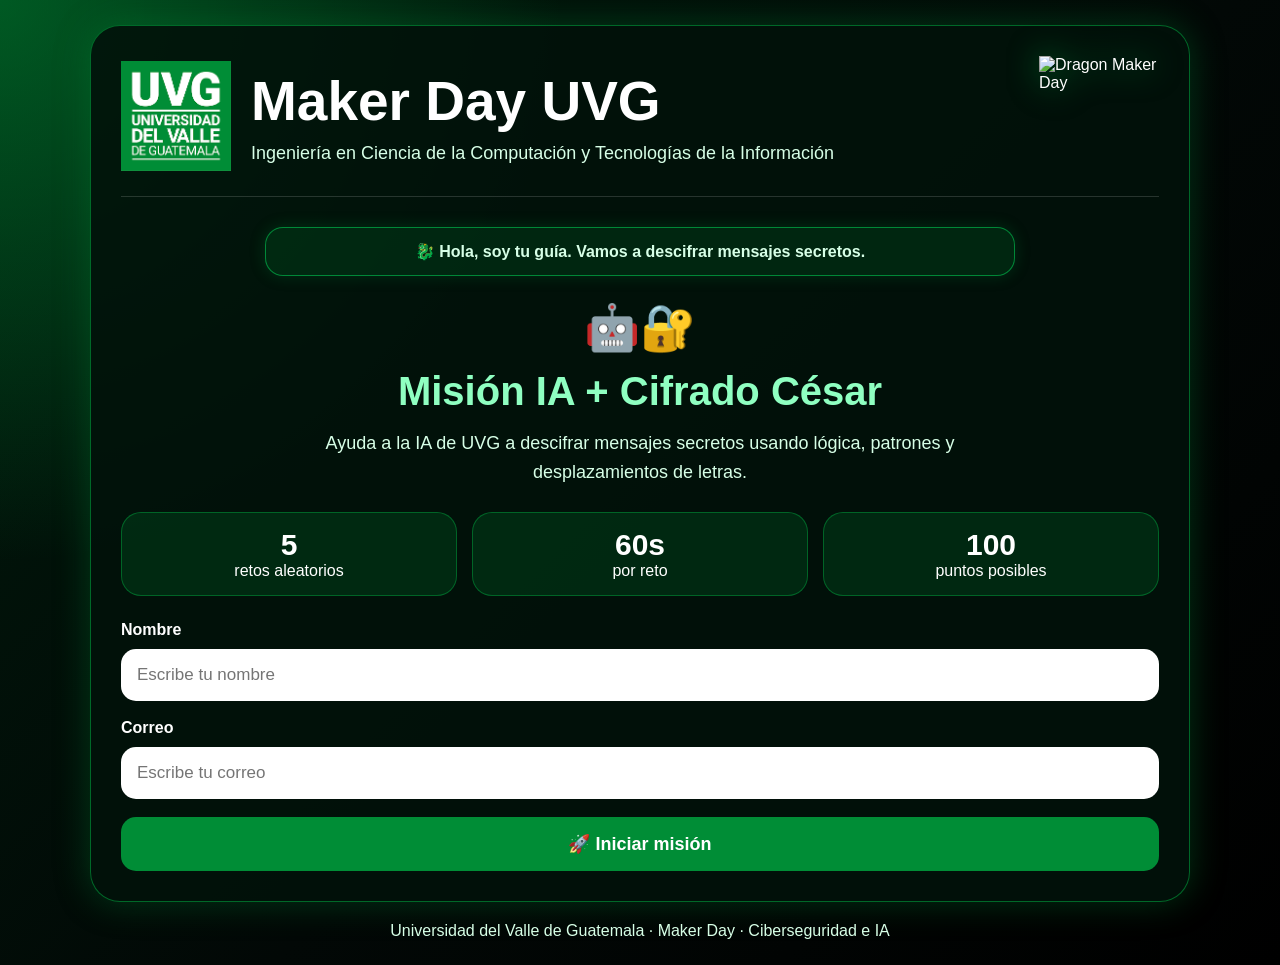
==== index.html @ 4cf96b8f "Primera version Maker Day UVG" ====
<!DOCTYPE html>
<html lang="es">

<head>

    <meta charset="UTF-8">

    <meta
        name="viewport"
        content="width=device-width, initial-scale=1.0">

    <title>
        Maker Day UVG | Misión IA + Cifrado César
    </title>

    <link
        rel="stylesheet"
        href="style.css">

</head>

<body>

    <main class="app">

        <section class="game-card">

            <!-- ENCABEZADO -->

            <header class="app-header">

                <img
                    src="logo-uvg.png"
                    alt="Logo UVG"
                    class="logo-uvg">

                <div class="header-text">

                    <h1>
                        Maker Day UVG
                    </h1>

                    <p>
                        Ingeniería en Ciencia de la Computación y Tecnologías de la Información
                    </p>

                </div>

                <img
                    src="maker-day-dragon.png"
                    alt="Dragon Maker Day"
                    class="dragon-header">

            </header>

            <div id="dragon-message" class="dragon-message">
            🐉 Hola, soy tu guía. Vamos a descifrar mensajes secretos.
            </div>


            <!-- REGISTRO -->

            <div
                id="registro"
                class="screen">

                <div class="hero-icon">

                    🤖🔐

                </div>

                <h2>

                    Misión IA + Cifrado César

                </h2>

                <p class="intro">

                    Ayuda a la IA de UVG a descifrar mensajes secretos usando lógica,
                    patrones y desplazamientos de letras.

                </p>


                <div class="mission-info">

                    <div>

                        <strong>5</strong>

                        <span>
                            retos aleatorios
                        </span>

                    </div>

                    <div>

                        <strong>60s</strong>

                        <span>
                            por reto
                        </span>

                    </div>

                    <div>

                        <strong>100</strong>

                        <span>
                            puntos posibles
                        </span>

                    </div>

                </div>


                <div class="form-group">

                    <label>

                        Nombre

                    </label>

                    <input
                        type="text"
                        id="nombre"
                        placeholder="Escribe tu nombre">

                </div>


                <div class="form-group">

                    <label>

                        Correo

                    </label>

                    <input
                        type="email"
                        id="correo"
                        placeholder="Escribe tu correo">

                </div>


                <button
                    class="btn-primary"
                    onclick="iniciarJuego()">

                    🚀 Iniciar misión

                </button>

            </div>


            <!-- JUEGO -->

            <div
                id="juego"
                class="screen hidden">

                <div class="game-top">

                    <div
                        class="level-pill"
                        id="nivel">

                    </div>

                    <div
                        class="timer-pill"
                        id="tiempo">

                    </div>

                </div>


                <div class="guide-box">

                    <div class="mini-steps">

                        <span>
                            Recibe mensaje
                        </span>

                        <span>
                            Usa desplazamiento
                        </span>

                        <span>
                            Descifra
                        </span>

                    </div>


                    <div class="alphabet-box">

                        <span>A</span>
                        <span>B</span>
                        <span>C</span>
                        <span>D</span>
                        <span>E</span>
                        <span>F</span>
                        <span>G</span>
                        <span>H</span>
                        <span>I</span>
                        <span>J</span>
                        <span>K</span>
                        <span>L</span>
                        <span>M</span>
                        <span>N</span>
                        <span>Ñ</span>
                        <span>O</span>
                        <span>P</span>
                        <span>Q</span>
                        <span>R</span>
                        <span>S</span>
                        <span>T</span>
                        <span>U</span>
                        <span>V</span>
                        <span>W</span>
                        <span>X</span>
                        <span>Y</span>
                        <span>Z</span>

                    </div>

                    <div id="shift-visual" class="shift-visual"></div>

                </div>


                <div class="cipher-section">

                    <p class="section-label">

                        Mensaje cifrado

                    </p>

                    <div
                        id="mensaje"
                        class="mensaje">

                    </div>

                </div>


                <div class="hint-box">

                    <span>

                        💡 Pista

                    </span>

                    <p
                        id="pista">

                    </p>

                </div>


                <div class="answer-box">

                    <label>

                        Tu respuesta

                    </label>

                    <input
                        type="text"
                        id="respuesta"
                        placeholder="Escribe la palabra descifrada">

                    <button
                        class="btn-primary"
                        onclick="validarRespuesta()">

                        Enviar respuesta

                    </button>

                </div>


                <p
                    id="resultado"
                    class="resultado">

                </p>


                <div
                    id="puntaje"
                    class="score-box">

                    Puntaje:0

                </div>

            </div>



            <!-- FINAL -->

            <div
                id="final"
                class="screen hidden">

                <div class="hero-icon">

                    🎉

                </div>

                <h2>

                    ¡Misión completada!

                </h2>

                <p
                    id="resumen"
                    class="final-score">

                </p>

                <p class="intro">

                    Tus resultados fueron enviados correctamente.

                </p>

                <div id="ranking-box" class="ranking-box">
                    <h3>🏆 Top 5 Maker Day UVG</h3>
                    <ol id="ranking-list"></ol>
                </div>

                <button
                    class="btn-primary"
                    onclick="volverAIntentar()">

                    🔁 Volver a intentarlo

                </button>

            </div>

        </section>


        <footer class="app-footer">

            Universidad del Valle de Guatemala · Maker Day · Ciberseguridad e IA

        </footer>

    </main>

    <script src="script.js"></script>

</body>

</html>
---- style.css ----
/* ========================= */
/* CONFIGURACIÓN GENERAL */
/* ========================= */

*{
    box-sizing:border-box;
    margin:0;
    padding:0;
}

body{

    font-family:Arial, Helvetica, sans-serif;

    color:white;

    background:
    radial-gradient(
        circle at top left,
        rgba(0,141,54,.55),
        transparent 35%
    ),

    linear-gradient(
        135deg,
        #001b0c 0%,
        #020806 55%,
        #000000 100%
    );

}


/* ========================= */
/* CONTENEDOR PRINCIPAL */
/* ========================= */

.app{

    min-height:100vh;

    display:flex;

    flex-direction:column;

    justify-content:center;

    padding:25px;

}

.game-card{

    width:100%;

    max-width:1100px;

    margin:auto;

    padding:30px;

    border-radius:30px;

    background:

    rgba(
        2,
        18,
        10,
        .90
    );

    border:

    1px solid rgba(
        0,
        141,
        54,
        .7
    );

    box-shadow:

    0 0 35px rgba(
        0,
        141,
        54,
        .35
    );

}


/* ========================= */
/* ENCABEZADO */
/* ========================= */

.app-header{

    display:grid;

    grid-template-columns:

    auto
    1fr
    auto;

    align-items:center;

    gap:20px;

    margin-bottom:30px;

    padding-bottom:20px;

    border-bottom:

    1px solid
    rgba(
        255,
        255,
        255,
        .15
    );

}


/* ========================= */
/* LOGO UVG */
/* ========================= */

.logo-uvg{

    width:110px;

    height:110px;

    object-fit:contain;

}


/* ========================= */
/* TEXTO */
/* ========================= */

.header-text h1{

    margin:0;

    font-size:55px;

    color:white;

}

.header-text p{

    margin-top:10px;

    color:#d7ffe7;

    font-size:18px;

}


/* ========================= */
/* DRAGON */
/* ========================= */

.dragon-header{

    width:120px;

    height:120px;

    object-fit:contain;

    animation:

    flotar
    3s
    infinite
    ease-in-out;

    filter:

    drop-shadow(
        0 0 15px
        rgba(
            0,
            141,
            54,
            .8
        )
    );

}


/* ========================= */
/* ANIMACIÓN */
/* ========================= */

@keyframes flotar{

0%{

transform:
translateY(0px);

}

50%{

transform:
translateY(-10px);

}

100%{

transform:
translateY(0px);

}

}


/* ========================= */
/* PANTALLAS */
/* ========================= */

.screen{

text-align:center;

}

.hidden{

display:none;

}

.hero-icon{

font-size:45px;

margin-bottom:15px;

}

h2{

font-size:40px;

margin-bottom:15px;

color:#8fffc1;

}

.intro{

max-width:700px;

margin:auto;

margin-bottom:25px;

line-height:1.6;

font-size:18px;

color:#d7ffe7;

}


/* ========================= */
/* TARJETAS INFORMATIVAS */
/* ========================= */

.mission-info{

display:grid;

grid-template-columns:

repeat(
3,
1fr
);

gap:15px;

margin:25px 0;

}

.mission-info div{

padding:15px;

border-radius:20px;

background:

rgba(
0,
141,
54,
.2
);

border:

1px solid rgba(
0,
141,
54,
.6
);

}

.mission-info strong{

display:block;

font-size:30px;

}


/* ========================= */
/* INPUTS */
/* ========================= */

.form-group{

margin-bottom:18px;

text-align:left;

}

label{

display:block;

margin-bottom:10px;

font-weight:bold;

}

input{

width:100%;

padding:16px;

font-size:17px;

border:none;

outline:none;

border-radius:15px;

}


/* ========================= */
/* BOTONES */
/* ========================= */

.btn-primary{

width:100%;

padding:16px;

font-size:18px;

font-weight:bold;

cursor:pointer;

border:none;

border-radius:15px;

color:white;

background:#008D36;

transition:.3s;

}

.btn-primary:hover{

background:#00b84d;

}


/* ========================= */
/* JUEGO */
/* ========================= */

.game-top{

display:flex;

gap:15px;

margin-bottom:25px;

}

.level-pill,
.timer-pill{

flex:1;

padding:15px;

font-weight:bold;

border-radius:50px;

background:

rgba(
0,
141,
54,
.2
);

border:

1px solid rgba(
0,
141,
54,
.7
);

}


/* ========================= */
/* GUÍA */
/* ========================= */

.guide-box{

padding:20px;

margin-bottom:25px;

border-radius:20px;

background:

rgba(
0,
141,
54,
.1
);

}

.mini-steps{

display:grid;

grid-template-columns:

repeat(
3,
1fr
);

gap:10px;

margin-bottom:15px;

}

.mini-steps span{

padding:10px;

font-size:14px;

font-weight:bold;

border-radius:50px;

background:

rgba(
0,
141,
54,
.3
);

}


/* ========================= */
/* ALFABETO */
/* ========================= */

.alphabet-box{

display:grid;

grid-template-columns:

repeat(
9,
1fr
);

gap:7px;

}

.alphabet-box span{

padding:10px;

font-size:14px;

font-weight:bold;

border-radius:10px;

background:#07111d;

border:

1px solid #00c853;

}


/* ========================= */
/* MENSAJE */
/* ========================= */

.mensaje{

margin-top:15px;

padding:25px;

font-size:55px;

letter-spacing:7px;

border-radius:20px;

background:#07111d;

border:

2px solid
#00c853;

}


/* ========================= */
/* PISTA */
/* ========================= */

.hint-box{

margin-top:25px;

padding:20px;

text-align:left;

border-radius:15px;

background:

rgba(
255,
255,
255,
.05
);

border-left:

5px solid
#00c853;

}


/* ========================= */
/* RESULTADOS */
/* ========================= */

.resultado{

margin-top:20px;

font-size:20px;

font-weight:bold;

}

.score-box{

margin-top:20px;

padding:15px;

border-radius:15px;

font-weight:bold;

background:

rgba(
0,
141,
54,
.2
);

}


/* ========================= */
/* FOOTER */
/* ========================= */

.app-footer{

margin-top:20px;

text-align:center;

color:#d7ffe7;

}


/* ========================= */
/* RESPONSIVE */
/* ========================= */

@media(max-width:700px){

.app-header{

grid-template-columns:1fr;

text-align:center;

}

.logo-uvg,
.dragon-header{

margin:auto;

width:90px;
height:90px;

}

.header-text h1{

font-size:35px;

}

.header-text p{

font-size:14px;

}

.game-top{

flex-direction:column;

}

.mission-info{

grid-template-columns:1fr;

}

.mini-steps{

grid-template-columns:1fr;

}

.alphabet-box{

grid-template-columns:

repeat(
7,
1fr
);

}

.mensaje{

font-size:30px;

letter-spacing:3px;

}

}


/* ===== DRAGÓN INTERACTIVO ===== */

.dragon-message {
    margin: 0 auto 25px auto;
    padding: 14px 18px;
    max-width: 750px;
    border-radius: 18px;
    background: rgba(0, 141, 54, 0.18);
    border: 1px solid rgba(0, 200, 83, 0.6);
    color: #d7ffe7;
    font-weight: bold;
    text-align: center;
    box-shadow: 0 0 15px rgba(0, 141, 54, 0.25);
}

.dragon-message.warning {
    border-color: #ffcc00;
    color: #fff3b0;
}

.dragon-message.success {
    border-color: #00ff88;
    color: #9dffca;
}

.dragon-message.error {
    border-color: #ff4d4d;
    color: #ffb3b3;
}


/* ===== DESPLAZAMIENTO CÉSAR ===== */

.shift-visual {
    margin-top: 15px;
    display: grid;
    grid-template-columns: repeat(6, 1fr);
    gap: 8px;
}

.shift-item {
    padding: 9px;
    border-radius: 10px;
    background: rgba(0, 141, 54, 0.25);
    border: 1px solid rgba(0, 200, 83, 0.6);
    font-weight: bold;
    color: #ffffff;
}

.shift-arrow {
    color: #8fffc1;
}

@media(max-width:700px) {
    .shift-visual {
        grid-template-columns: repeat(3, 1fr);
    }
}


/* ========================= */
/* RANKING TOP 5 */
/* ========================= */

.ranking-box {
    margin-top: 25px;
    padding: 20px;
    border-radius: 18px;
    background: rgba(0, 141, 54, 0.15);
    border: 1px solid rgba(0, 200, 83, 0.6);
    text-align: left;
}

.ranking-box h3 {
    text-align: center;
    color: #8fffc1;
    margin-bottom: 15px;
}

.ranking-box ol {
    padding-left: 25px;
}

.ranking-box li {
    margin-bottom: 10px;
    font-weight: bold;
    color: #ffffff;
}


.confetti {
  position: fixed;
  top: -10px;
  width: 10px;
  height: 10px;
  background: #00c853;
  animation: caerConfetti 3s linear forwards;
  z-index: 9999;
}

@keyframes caerConfetti {
  to {
    transform: translateY(110vh) rotate(720deg);
    opacity: 0;
  }
}
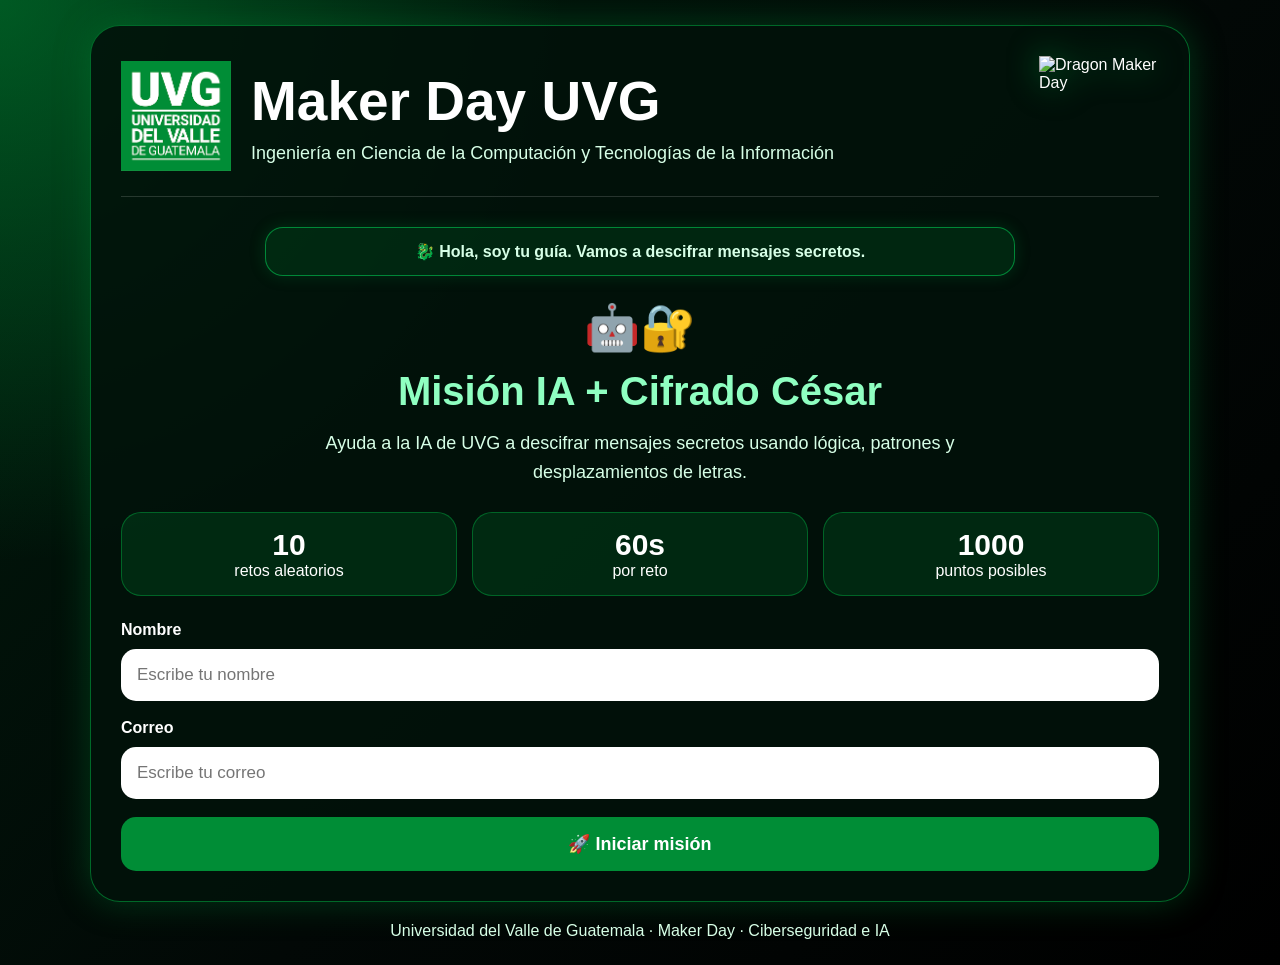
==== commit d7580736: "cambio para que ahora sean 10 preguntas" ====
--- a/index.html
+++ b/index.html
@@ -12,6 +12,11 @@
     <title>
         Maker Day UVG | Misión IA + Cifrado César
     </title>
+
+    <link
+        rel="icon"
+        type="image/png"
+        href="favicon.png">
 
     <link
         rel="stylesheet"
@@ -88,7 +93,7 @@
 
                     <div>
 
-                        <strong>5</strong>
+                        <strong>10</strong>
 
                         <span>
                             retos aleatorios
@@ -108,7 +113,7 @@
 
                     <div>
 
-                        <strong>100</strong>
+                        <strong>1000</strong>
 
                         <span>
                             puntos posibles
--- a/style.css
+++ b/style.css
@@ -839,6 +839,7 @@
   background: #00c853;
   animation: caerConfetti 3s linear forwards;
   z-index: 9999;
+  pointer-events: none;
 }
 
 @keyframes caerConfetti {
